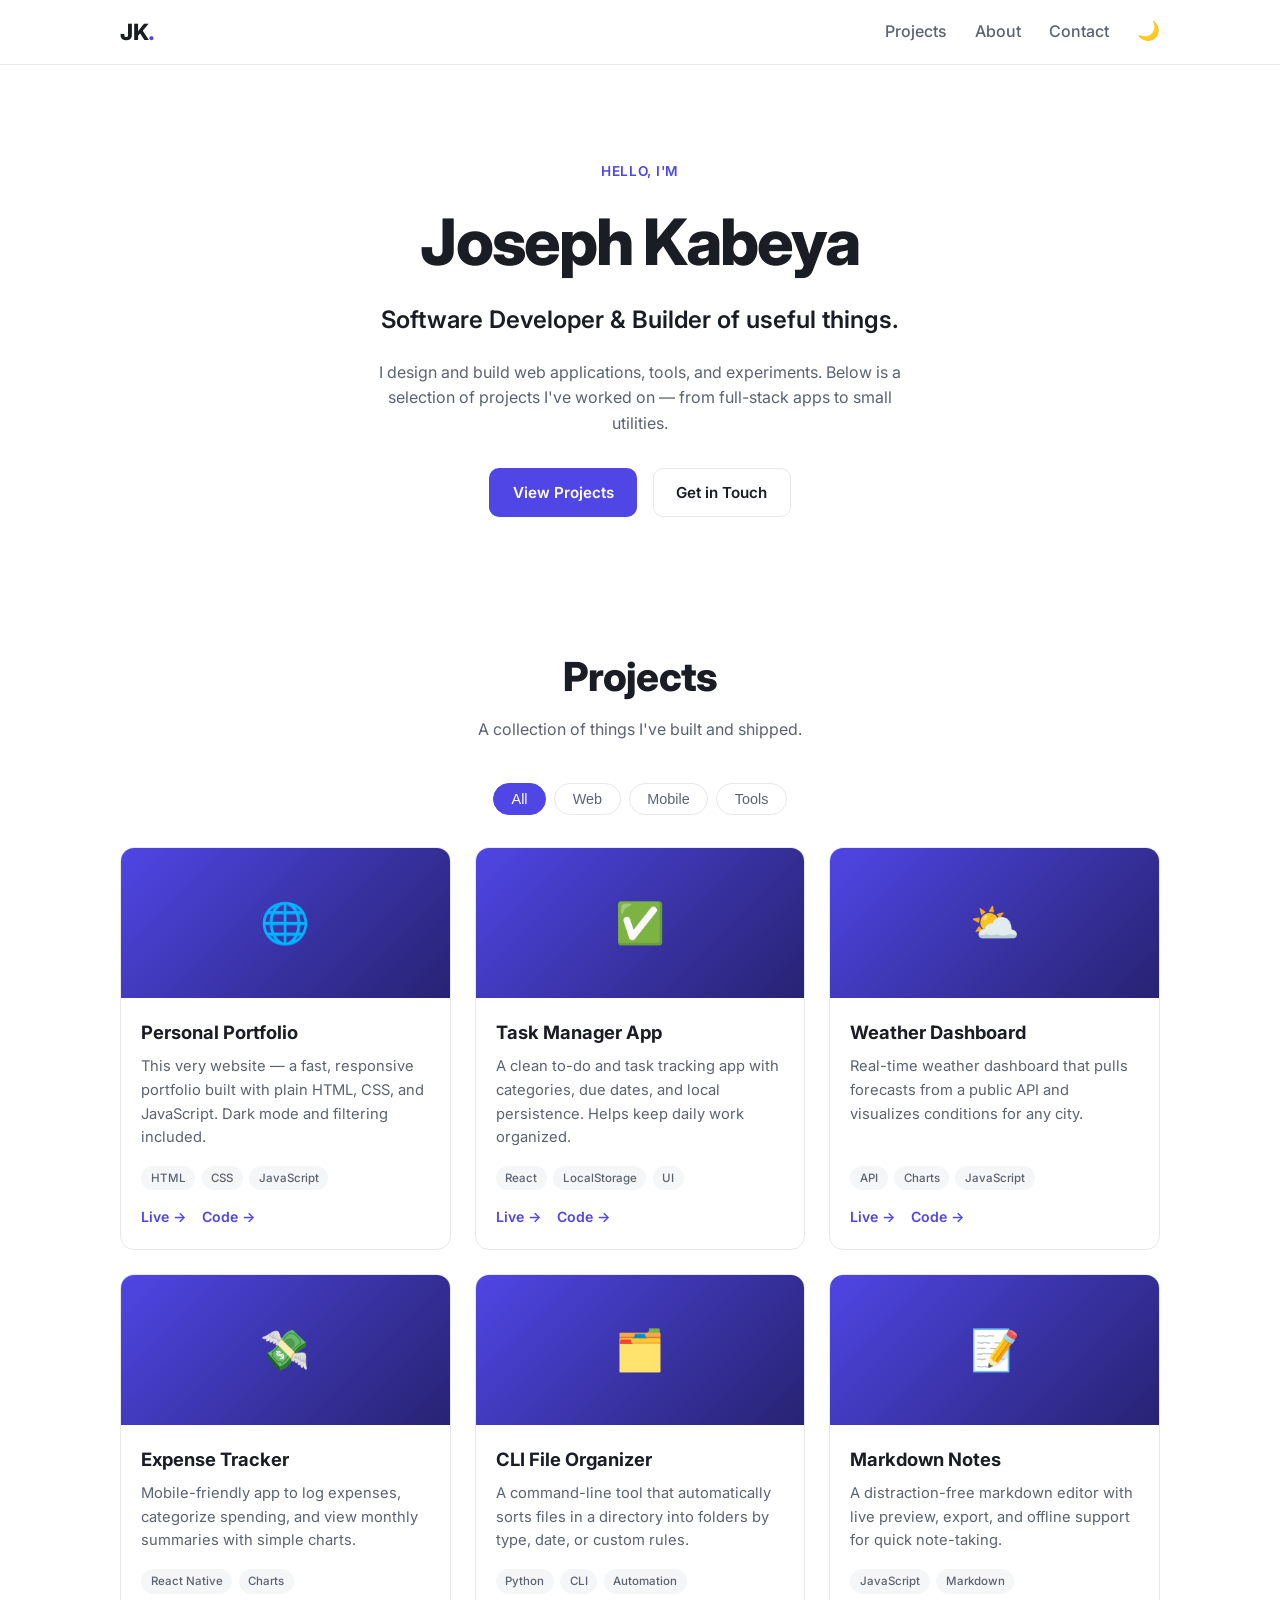
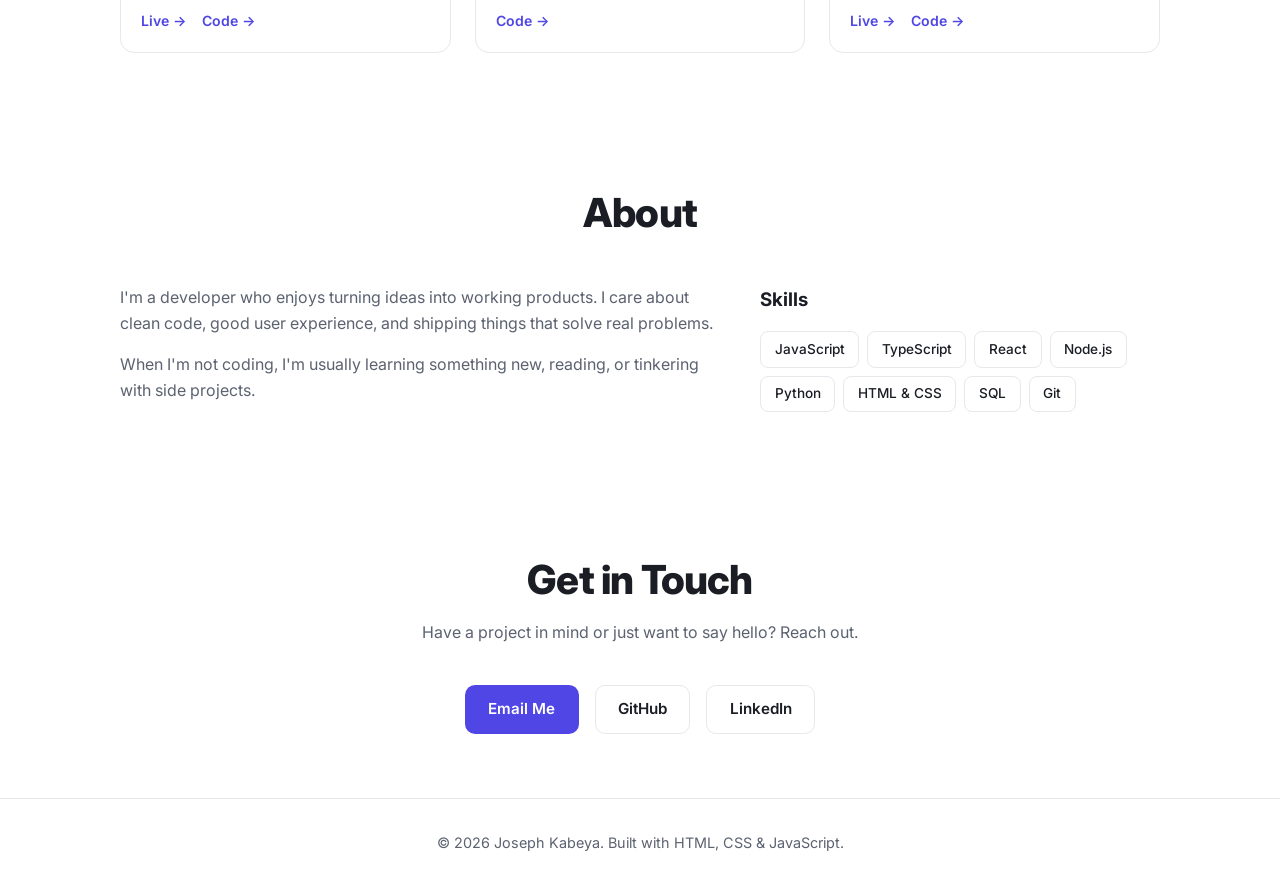
==== index.html @ 16d77bc6 "Add portfolio website with projects, filtering, and dark mode Built a responsive single-page portfol" ====
<!DOCTYPE html>
<html lang="en">
<head>
  <meta charset="UTF-8" />
  <meta name="viewport" content="width=device-width, initial-scale=1.0" />
  <meta name="description" content="Portfolio of Joseph Kabeya — projects, skills, and contact." />
  <title>Joseph Kabeya — Portfolio</title>
  <link rel="preconnect" href="https://fonts.googleapis.com" />
  <link rel="preconnect" href="https://fonts.gstatic.com" crossorigin />
  <link href="https://fonts.googleapis.com/css2?family=Inter:wght@400;500;600;700;800&display=swap" rel="stylesheet" />
  <link rel="stylesheet" href="styles.css" />
</head>
<body>
  <header class="site-header">
    <nav class="nav container">
      <a href="#top" class="brand">JK<span>.</span></a>
      <button class="nav-toggle" aria-label="Toggle navigation" aria-expanded="false">
        <span></span><span></span><span></span>
      </button>
      <ul class="nav-links">
        <li><a href="#projects">Projects</a></li>
        <li><a href="#about">About</a></li>
        <li><a href="#contact">Contact</a></li>
        <li><button id="theme-toggle" class="theme-toggle" aria-label="Toggle dark mode">🌙</button></li>
      </ul>
    </nav>
  </header>

  <main id="top">
    <!-- Hero -->
    <section class="hero container">
      <p class="eyebrow">Hello, I'm</p>
      <h1 class="hero-title">Joseph Kabeya</h1>
      <p class="hero-subtitle">Software Developer &amp; Builder of useful things.</p>
      <p class="hero-text">
        I design and build web applications, tools, and experiments. Below is a
        selection of projects I've worked on — from full-stack apps to small
        utilities.
      </p>
      <div class="hero-actions">
        <a href="#projects" class="btn btn-primary">View Projects</a>
        <a href="#contact" class="btn btn-ghost">Get in Touch</a>
      </div>
    </section>

    <!-- Projects -->
    <section id="projects" class="section container">
      <div class="section-head">
        <h2>Projects</h2>
        <p>A collection of things I've built and shipped.</p>
      </div>

      <div class="filters" id="filters">
        <button class="filter active" data-filter="all">All</button>
        <button class="filter" data-filter="web">Web</button>
        <button class="filter" data-filter="mobile">Mobile</button>
        <button class="filter" data-filter="tool">Tools</button>
      </div>

      <div class="projects-grid" id="projects-grid">
        <!-- Cards injected by script.js -->
      </div>
    </section>

    <!-- About -->
    <section id="about" class="section container about">
      <div class="section-head">
        <h2>About</h2>
      </div>
      <div class="about-grid">
        <div class="about-text">
          <p>
            I'm a developer who enjoys turning ideas into working products. I
            care about clean code, good user experience, and shipping things
            that solve real problems.
          </p>
          <p>
            When I'm not coding, I'm usually learning something new, reading, or
            tinkering with side projects.
          </p>
        </div>
        <div class="skills">
          <h3>Skills</h3>
          <ul class="skill-tags">
            <li>JavaScript</li>
            <li>TypeScript</li>
            <li>React</li>
            <li>Node.js</li>
            <li>Python</li>
            <li>HTML &amp; CSS</li>
            <li>SQL</li>
            <li>Git</li>
          </ul>
        </div>
      </div>
    </section>

    <!-- Contact -->
    <section id="contact" class="section container contact">
      <div class="section-head">
        <h2>Get in Touch</h2>
        <p>Have a project in mind or just want to say hello? Reach out.</p>
      </div>
      <div class="contact-links">
        <a href="mailto:josephkabeya132@gmail.com" class="btn btn-primary">Email Me</a>
        <a href="https://github.com/tdkasala" target="_blank" rel="noopener" class="btn btn-ghost">GitHub</a>
        <a href="#" class="btn btn-ghost" data-placeholder="LinkedIn">LinkedIn</a>
      </div>
    </section>
  </main>

  <footer class="site-footer">
    <div class="container">
      <p>&copy; <span id="year"></span> Joseph Kabeya. Built with HTML, CSS &amp; JavaScript.</p>
    </div>
  </footer>

  <script src="projects.js"></script>
  <script src="script.js"></script>
</body>
</html>
---- styles.css ----
/* ===== Design tokens ===== */
:root {
  --bg: #ffffff;
  --bg-soft: #f5f6f8;
  --surface: #ffffff;
  --border: #e6e8ec;
  --text: #1a1d24;
  --text-soft: #5b6270;
  --accent: #4f46e5;
  --accent-hover: #4338ca;
  --shadow: 0 6px 24px rgba(20, 24, 40, 0.08);
  --radius: 14px;
  --maxw: 1080px;
}

[data-theme="dark"] {
  --bg: #0d1017;
  --bg-soft: #141823;
  --surface: #161b26;
  --border: #232a39;
  --text: #e8ebf2;
  --text-soft: #9aa3b4;
  --accent: #818cf8;
  --accent-hover: #a5b4fc;
  --shadow: 0 6px 24px rgba(0, 0, 0, 0.4);
}

/* ===== Reset / base ===== */
* { box-sizing: border-box; margin: 0; padding: 0; }

html { scroll-behavior: smooth; }

body {
  font-family: "Inter", system-ui, -apple-system, sans-serif;
  background: var(--bg);
  color: var(--text);
  line-height: 1.6;
  -webkit-font-smoothing: antialiased;
  transition: background 0.3s ease, color 0.3s ease;
}

a { color: inherit; text-decoration: none; }

.container { width: 100%; max-width: var(--maxw); margin: 0 auto; padding: 0 1.25rem; }

/* ===== Header / nav ===== */
.site-header {
  position: sticky;
  top: 0;
  z-index: 50;
  background: color-mix(in srgb, var(--bg) 85%, transparent);
  backdrop-filter: blur(10px);
  border-bottom: 1px solid var(--border);
}

.nav {
  display: flex;
  align-items: center;
  justify-content: space-between;
  height: 64px;
}

.brand { font-weight: 800; font-size: 1.4rem; letter-spacing: -0.02em; }
.brand span { color: var(--accent); }

.nav-links {
  list-style: none;
  display: flex;
  align-items: center;
  gap: 1.75rem;
}

.nav-links a { color: var(--text-soft); font-weight: 500; transition: color 0.2s; }
.nav-links a:hover { color: var(--text); }

.theme-toggle {
  background: none;
  border: none;
  cursor: pointer;
  font-size: 1.15rem;
  line-height: 1;
}

.nav-toggle {
  display: none;
  flex-direction: column;
  gap: 5px;
  background: none;
  border: none;
  cursor: pointer;
}
.nav-toggle span {
  width: 24px;
  height: 2px;
  background: var(--text);
  transition: 0.3s;
}

/* ===== Buttons ===== */
.btn {
  display: inline-block;
  padding: 0.7rem 1.4rem;
  border-radius: 10px;
  font-weight: 600;
  font-size: 0.95rem;
  cursor: pointer;
  transition: transform 0.15s ease, background 0.2s ease, border-color 0.2s ease;
  border: 1px solid transparent;
}
.btn:hover { transform: translateY(-2px); }
.btn-primary { background: var(--accent); color: #fff; }
.btn-primary:hover { background: var(--accent-hover); }
.btn-ghost { background: transparent; border-color: var(--border); color: var(--text); }
.btn-ghost:hover { border-color: var(--accent); color: var(--accent); }

/* ===== Hero ===== */
.hero { padding: 6rem 1.25rem 4rem; text-align: center; }
.eyebrow { color: var(--accent); font-weight: 600; letter-spacing: 0.05em; text-transform: uppercase; font-size: 0.85rem; }
.hero-title { font-size: clamp(2.5rem, 6vw, 4rem); font-weight: 800; letter-spacing: -0.03em; margin: 0.5rem 0; }
.hero-subtitle { font-size: clamp(1.1rem, 2.5vw, 1.5rem); color: var(--text); font-weight: 600; }
.hero-text { max-width: 560px; margin: 1.25rem auto 0; color: var(--text-soft); }
.hero-actions { display: flex; gap: 1rem; justify-content: center; margin-top: 2rem; flex-wrap: wrap; }

/* ===== Sections ===== */
.section { padding: 4rem 1.25rem; }
.section-head { text-align: center; margin-bottom: 2.5rem; }
.section-head h2 { font-size: clamp(1.8rem, 4vw, 2.5rem); font-weight: 800; letter-spacing: -0.02em; }
.section-head p { color: var(--text-soft); margin-top: 0.5rem; }

/* ===== Filters ===== */
.filters { display: flex; gap: 0.5rem; justify-content: center; flex-wrap: wrap; margin-bottom: 2rem; }
.filter {
  padding: 0.45rem 1.1rem;
  border-radius: 999px;
  border: 1px solid var(--border);
  background: var(--surface);
  color: var(--text-soft);
  cursor: pointer;
  font-weight: 500;
  font-size: 0.9rem;
  transition: 0.2s;
}
.filter:hover { color: var(--text); border-color: var(--accent); }
.filter.active { background: var(--accent); color: #fff; border-color: var(--accent); }

/* ===== Projects grid ===== */
.projects-grid {
  display: grid;
  grid-template-columns: repeat(auto-fill, minmax(300px, 1fr));
  gap: 1.5rem;
}

.card {
  background: var(--surface);
  border: 1px solid var(--border);
  border-radius: var(--radius);
  overflow: hidden;
  display: flex;
  flex-direction: column;
  transition: transform 0.2s ease, box-shadow 0.2s ease, border-color 0.2s ease;
}
.card:hover { transform: translateY(-4px); box-shadow: var(--shadow); border-color: var(--accent); }

.card-thumb {
  height: 150px;
  display: flex;
  align-items: center;
  justify-content: center;
  font-size: 2.5rem;
  background: linear-gradient(135deg, var(--accent) 0%, color-mix(in srgb, var(--accent) 50%, #000) 100%);
  color: #fff;
}

.card-body { padding: 1.25rem; display: flex; flex-direction: column; flex: 1; }
.card-body h3 { font-size: 1.15rem; font-weight: 700; }
.card-body p { color: var(--text-soft); font-size: 0.92rem; margin: 0.5rem 0 1rem; flex: 1; }

.tags { display: flex; flex-wrap: wrap; gap: 0.4rem; margin-bottom: 1rem; }
.tag {
  font-size: 0.72rem;
  padding: 0.2rem 0.6rem;
  border-radius: 999px;
  background: var(--bg-soft);
  color: var(--text-soft);
  font-weight: 500;
}

.card-links { display: flex; gap: 1rem; }
.card-links a { font-size: 0.88rem; font-weight: 600; color: var(--accent); }
.card-links a:hover { text-decoration: underline; }

/* ===== About ===== */
.about-grid { display: grid; grid-template-columns: 1.5fr 1fr; gap: 2.5rem; align-items: start; }
.about-text p { color: var(--text-soft); margin-bottom: 1rem; }
.skills h3 { margin-bottom: 1rem; }
.skill-tags { list-style: none; display: flex; flex-wrap: wrap; gap: 0.5rem; }
.skill-tags li {
  padding: 0.4rem 0.85rem;
  background: var(--surface);
  border: 1px solid var(--border);
  border-radius: 8px;
  font-size: 0.85rem;
  font-weight: 500;
}

/* ===== Contact ===== */
.contact-links { display: flex; gap: 1rem; justify-content: center; flex-wrap: wrap; }

/* ===== Footer ===== */
.site-footer {
  border-top: 1px solid var(--border);
  padding: 2rem 0;
  text-align: center;
  color: var(--text-soft);
  font-size: 0.9rem;
}

/* ===== Responsive ===== */
@media (max-width: 720px) {
  .nav-toggle { display: flex; }
  .nav-links {
    position: absolute;
    top: 64px;
    left: 0;
    right: 0;
    flex-direction: column;
    background: var(--bg);
    border-bottom: 1px solid var(--border);
    padding: 1rem 1.25rem;
    gap: 1rem;
    transform: translateY(-150%);
    transition: transform 0.3s ease;
  }
  .nav-links.open { transform: translateY(0); }
  .about-grid { grid-template-columns: 1fr; }
}
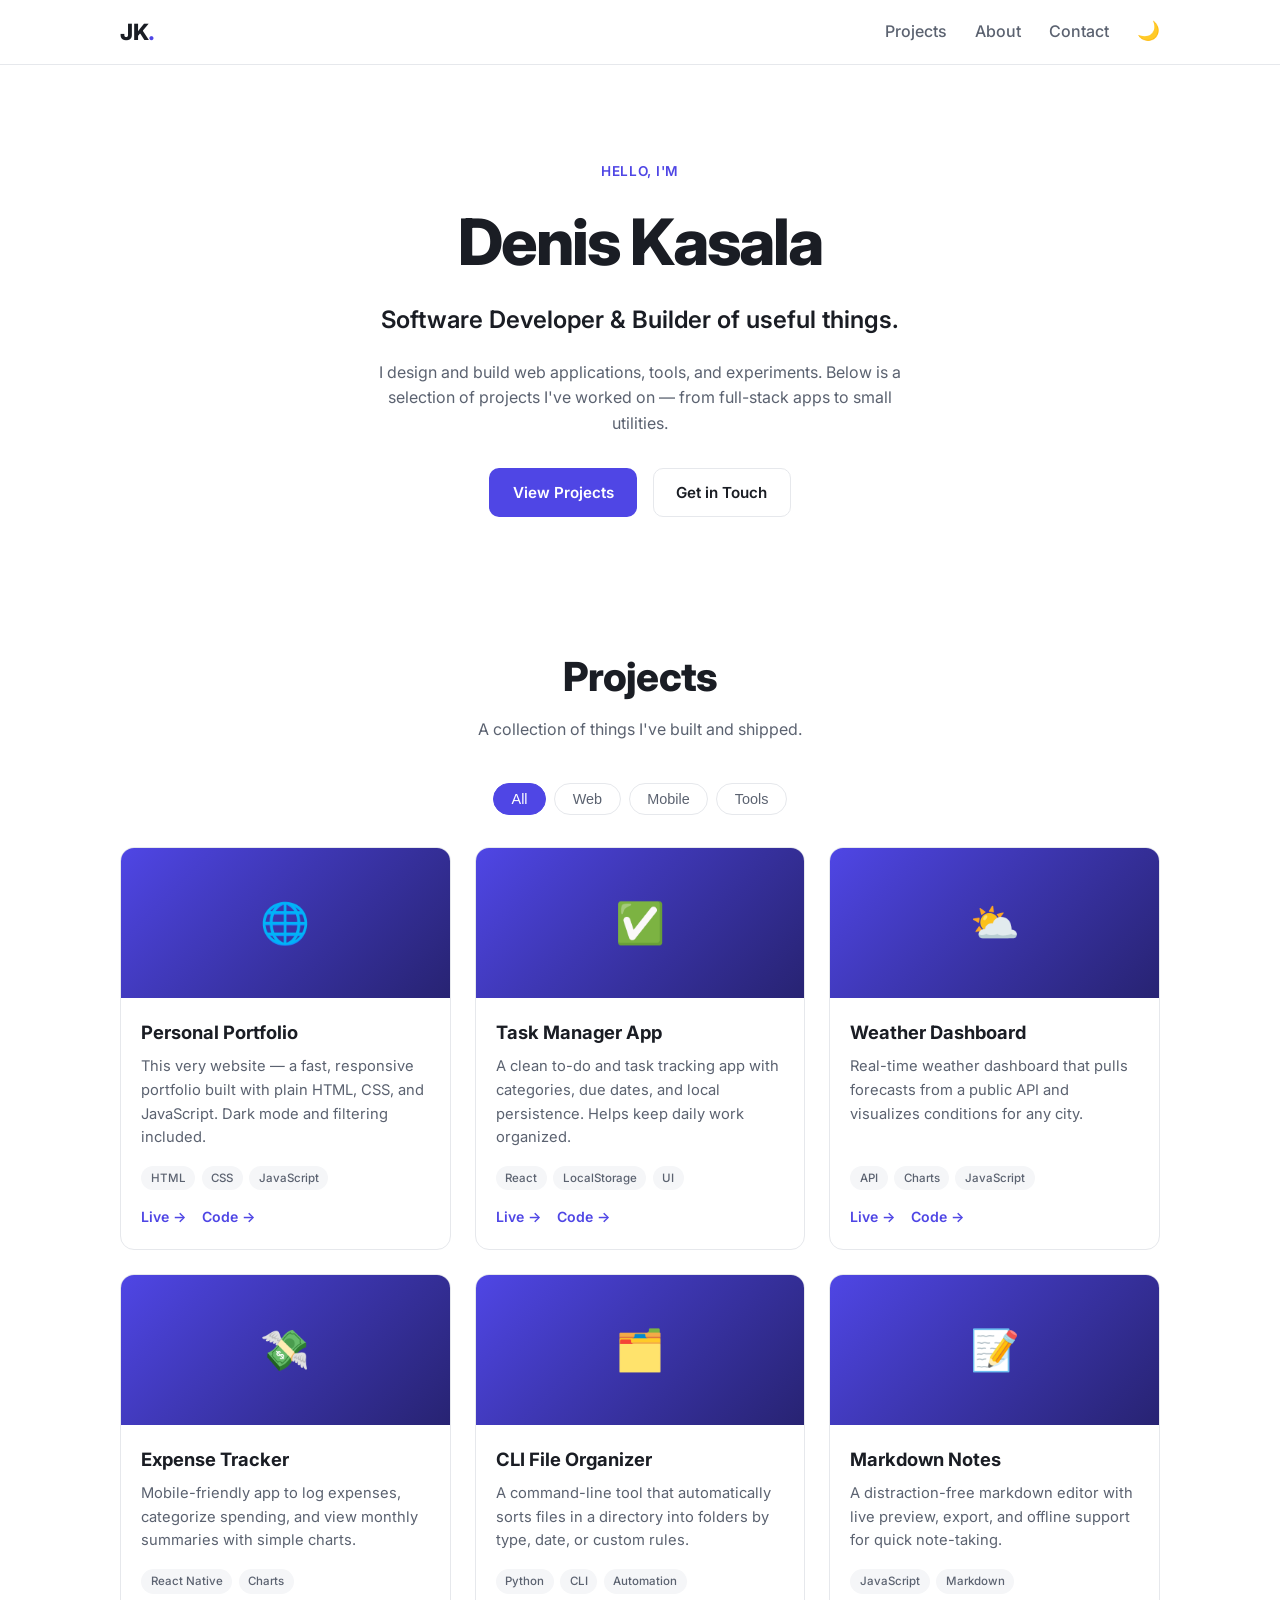
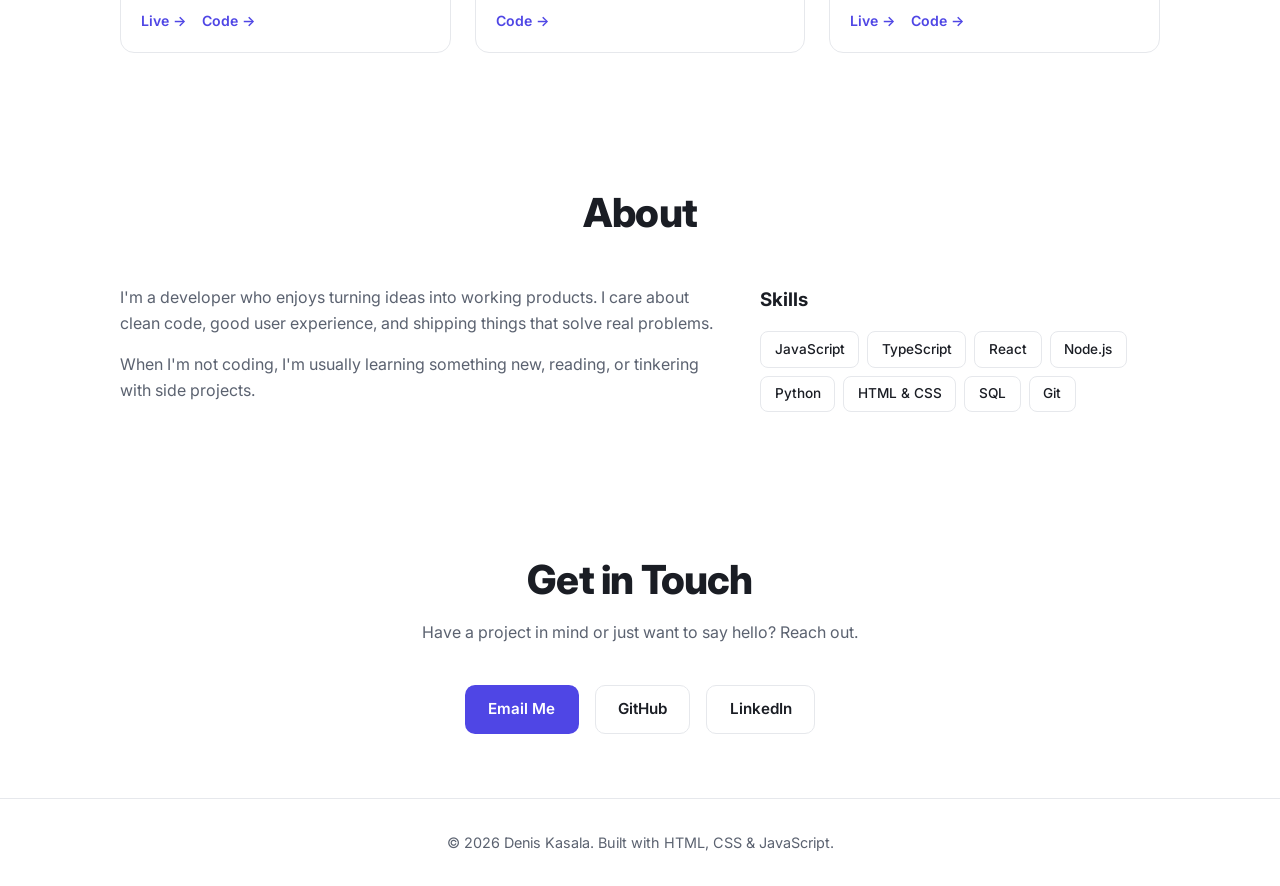
==== commit 9e1eb5d2: "Rename portfolio owner to Denis Kasala Co-Authored-By: Claude Opus 4.8 <noreply@anthropic.com> Claud" ====
--- a/index.html
+++ b/index.html
@@ -3,8 +3,8 @@
 <head>
   <meta charset="UTF-8" />
   <meta name="viewport" content="width=device-width, initial-scale=1.0" />
-  <meta name="description" content="Portfolio of Joseph Kabeya — projects, skills, and contact." />
-  <title>Joseph Kabeya — Portfolio</title>
+  <meta name="description" content="Portfolio of Denis Kasala — projects, skills, and contact." />
+  <title>Denis Kasala — Portfolio</title>
   <link rel="preconnect" href="https://fonts.googleapis.com" />
   <link rel="preconnect" href="https://fonts.gstatic.com" crossorigin />
   <link href="https://fonts.googleapis.com/css2?family=Inter:wght@400;500;600;700;800&display=swap" rel="stylesheet" />
@@ -30,7 +30,7 @@
     <!-- Hero -->
     <section class="hero container">
       <p class="eyebrow">Hello, I'm</p>
-      <h1 class="hero-title">Joseph Kabeya</h1>
+      <h1 class="hero-title">Denis Kasala</h1>
       <p class="hero-subtitle">Software Developer &amp; Builder of useful things.</p>
       <p class="hero-text">
         I design and build web applications, tools, and experiments. Below is a
@@ -103,15 +103,15 @@
       </div>
       <div class="contact-links">
         <a href="mailto:josephkabeya132@gmail.com" class="btn btn-primary">Email Me</a>
-        <a href="https://github.com/tdkasala" target="_blank" rel="noopener" class="btn btn-ghost">GitHub</a>
-        <a href="#" class="btn btn-ghost" data-placeholder="LinkedIn">LinkedIn</a>
+        <a href="https://github.com/TDKasala" target="_blank" rel="noopener" class="btn btn-ghost">GitHub</a>
+        <a href="https://www.linkedin.com/in/denis-kasala" target="_blank" rel="noopener" class="btn btn-ghost">LinkedIn</a>
       </div>
     </section>
   </main>
 
   <footer class="site-footer">
     <div class="container">
-      <p>&copy; <span id="year"></span> Joseph Kabeya. Built with HTML, CSS &amp; JavaScript.</p>
+      <p>&copy; <span id="year"></span> Denis Kasala. Built with HTML, CSS &amp; JavaScript.</p>
     </div>
   </footer>
 
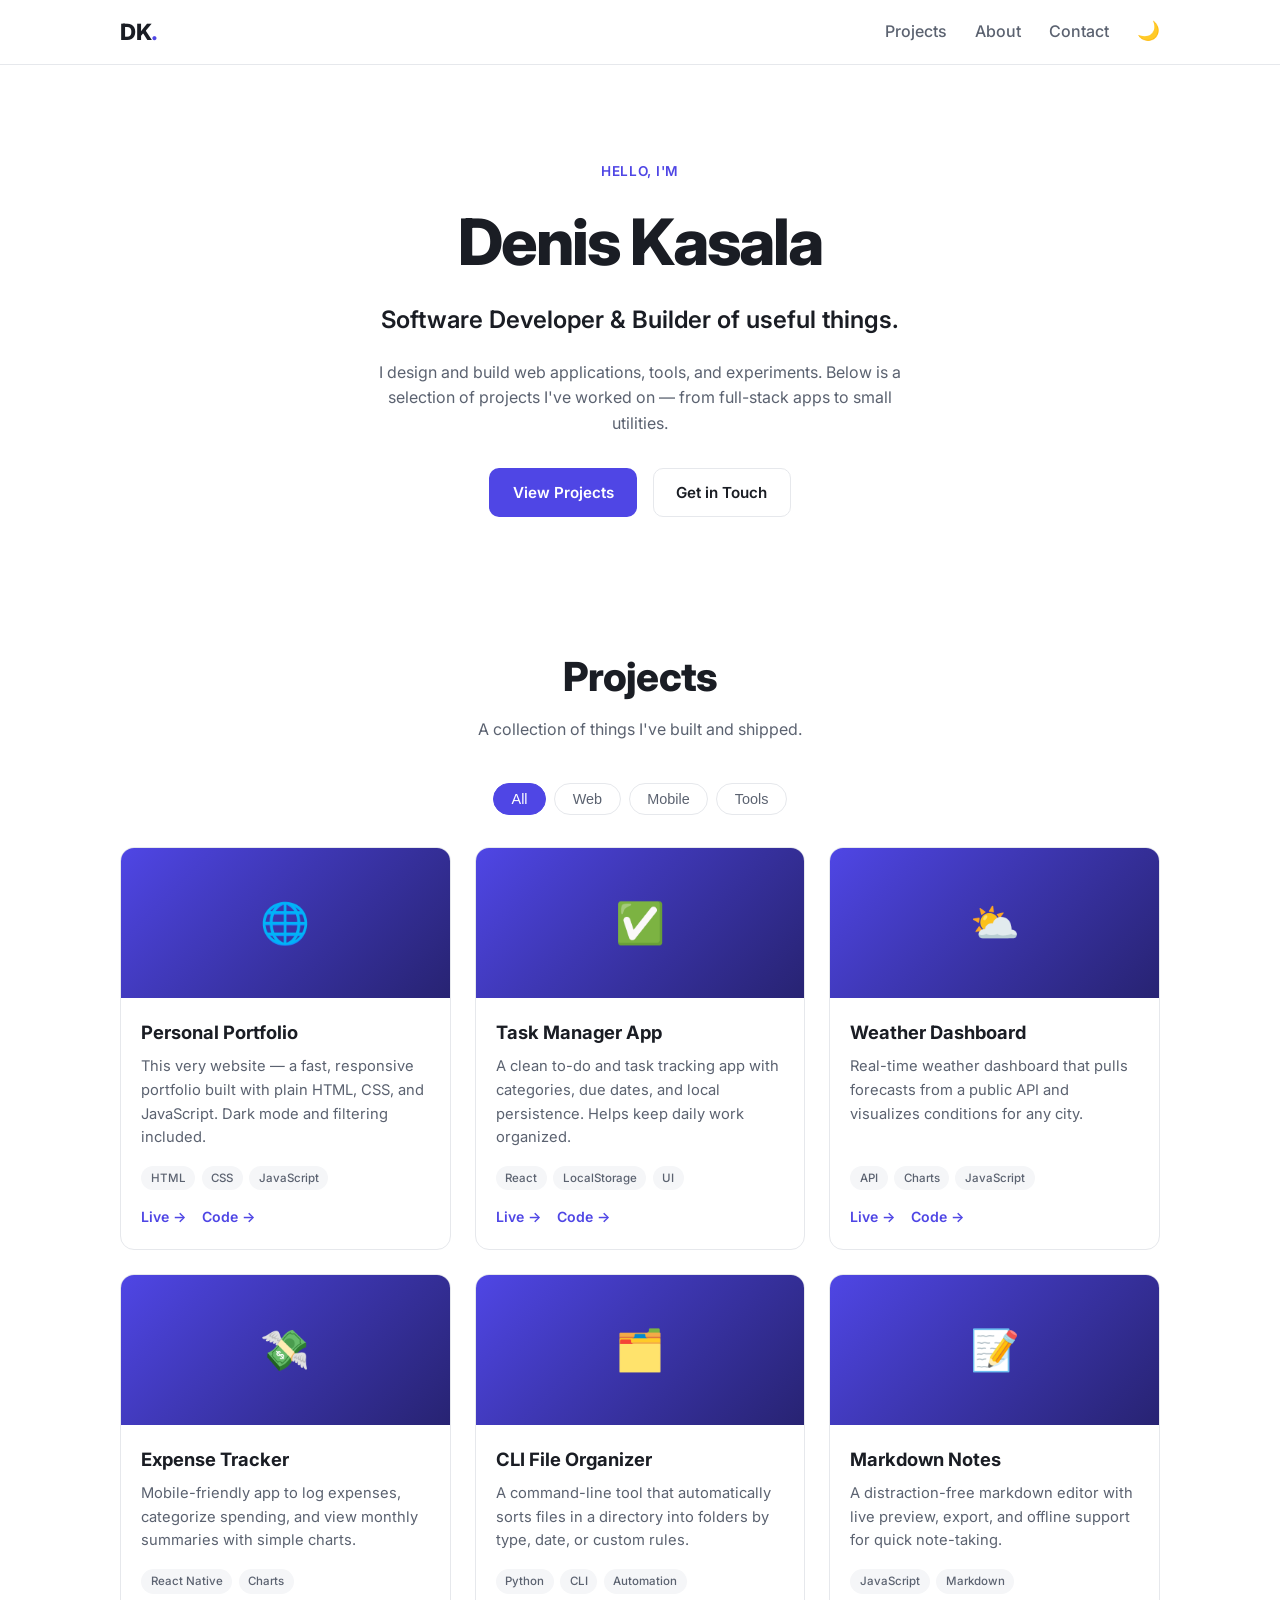
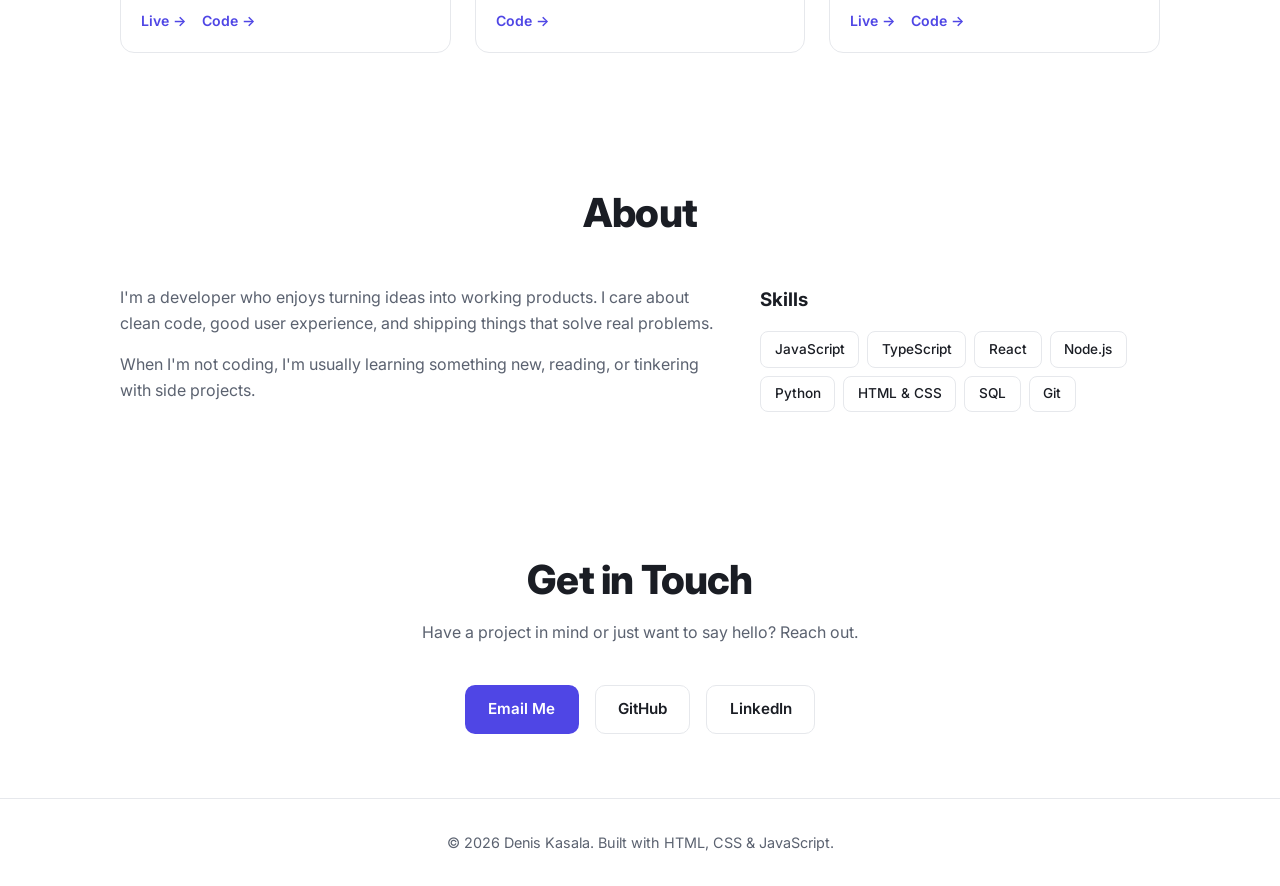
==== commit 2bb83444: "Change nav logo to DK Co-Authored-By: Claude Opus 4.8 <noreply@anthropic.com> Claude-Session: https:" ====
--- a/index.html
+++ b/index.html
@@ -13,7 +13,7 @@
 <body>
   <header class="site-header">
     <nav class="nav container">
-      <a href="#top" class="brand">JK<span>.</span></a>
+      <a href="#top" class="brand">DK<span>.</span></a>
       <button class="nav-toggle" aria-label="Toggle navigation" aria-expanded="false">
         <span></span><span></span><span></span>
       </button>
@@ -102,7 +102,7 @@
         <p>Have a project in mind or just want to say hello? Reach out.</p>
       </div>
       <div class="contact-links">
-        <a href="mailto:josephkabeya132@gmail.com" class="btn btn-primary">Email Me</a>
+        <a href="mailto:deniskasala17@gmail.com" class="btn btn-primary">Email Me</a>
         <a href="https://github.com/TDKasala" target="_blank" rel="noopener" class="btn btn-ghost">GitHub</a>
         <a href="https://www.linkedin.com/in/denis-kasala" target="_blank" rel="noopener" class="btn btn-ghost">LinkedIn</a>
       </div>
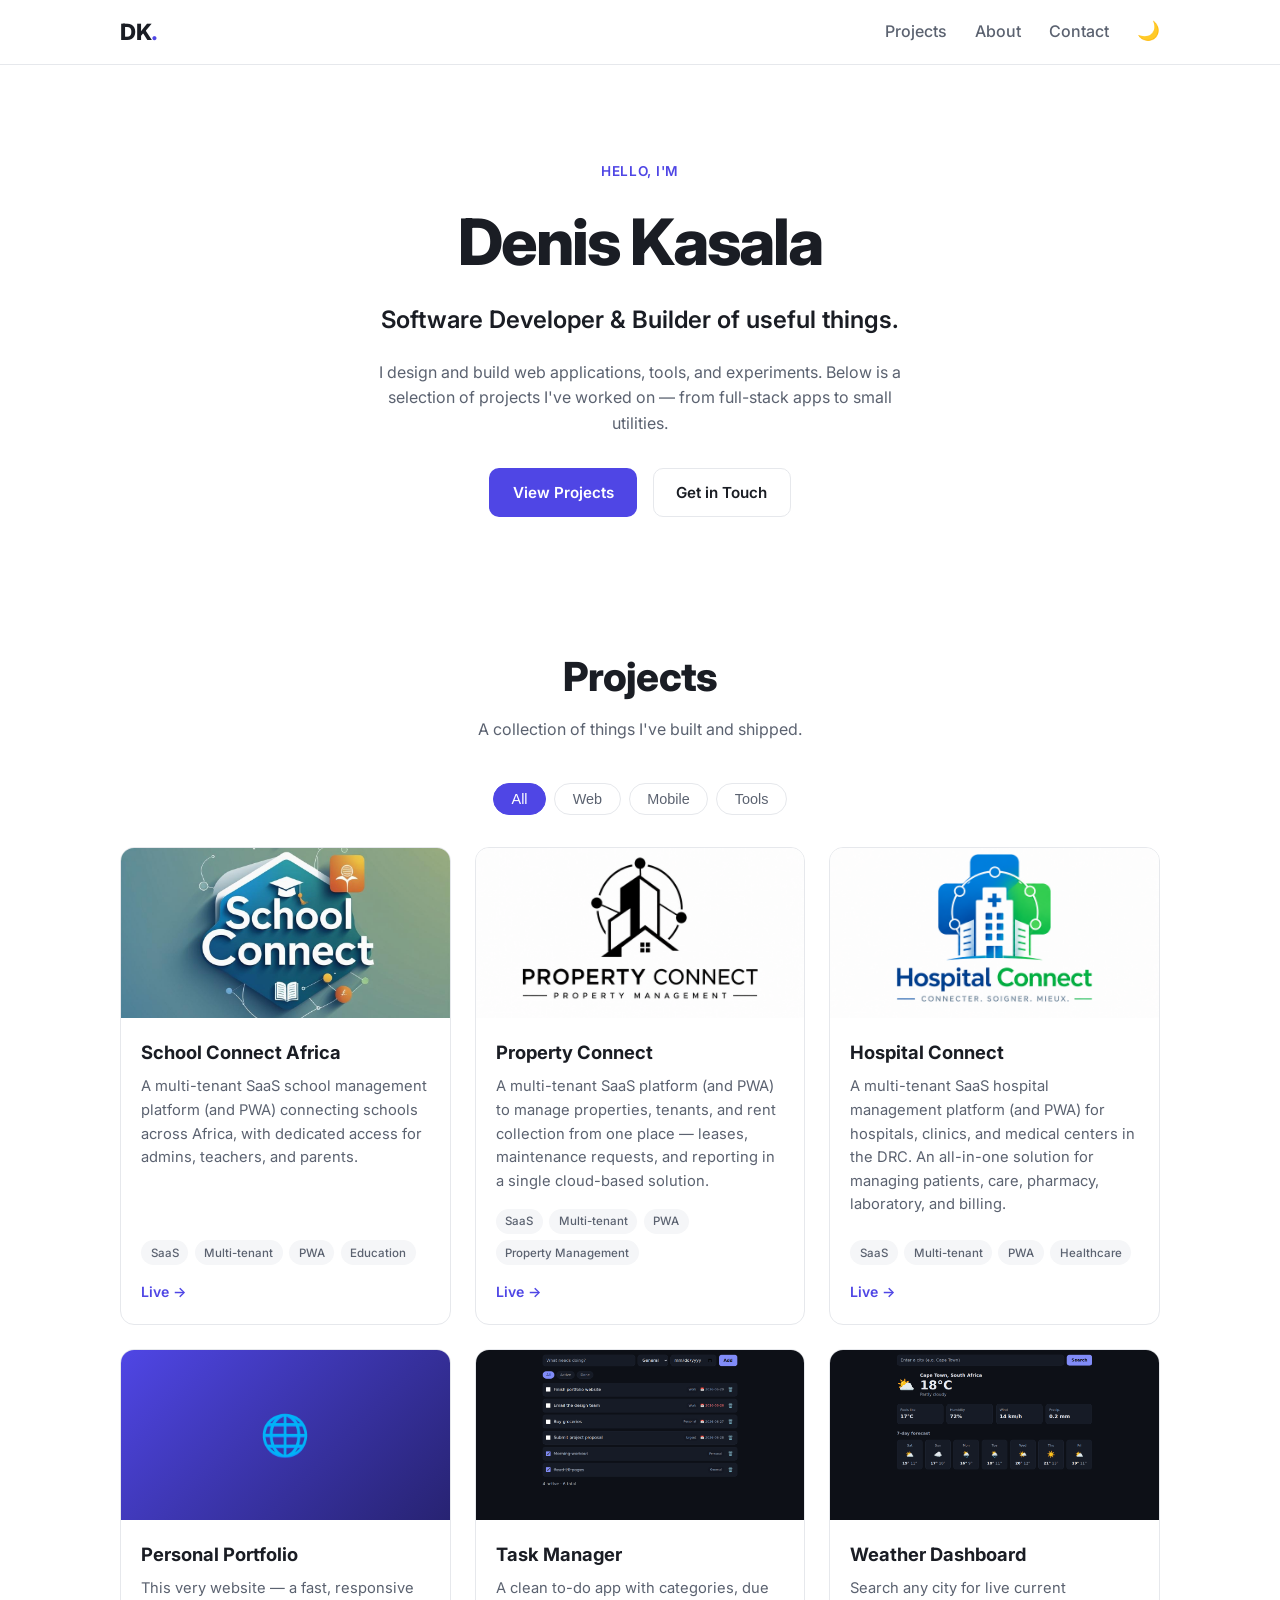
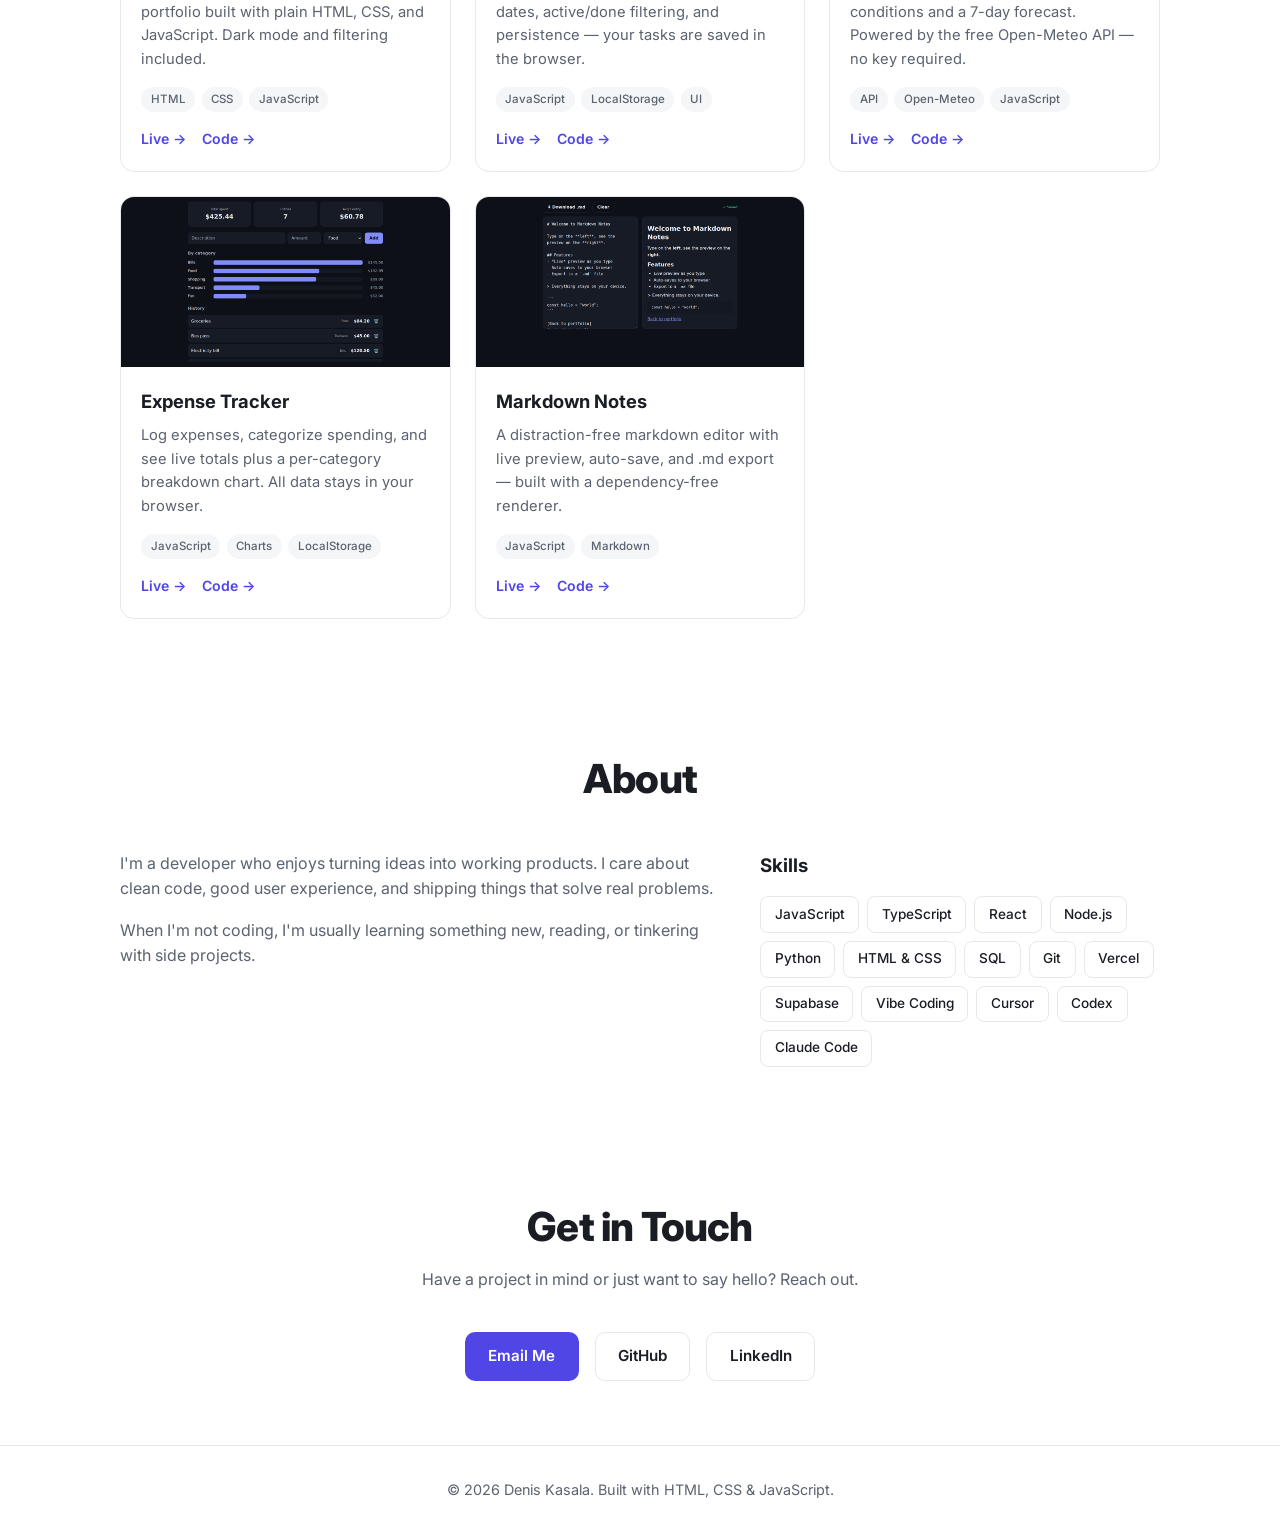
==== commit 9fd9501d: "Add Vercel, Supabase, Vibe Coding, Cursor, Codex, Claude Code to skills Co-Authored-By: Claude Opus " ====
--- a/index.html
+++ b/index.html
@@ -90,6 +90,12 @@
             <li>HTML &amp; CSS</li>
             <li>SQL</li>
             <li>Git</li>
+            <li>Vercel</li>
+            <li>Supabase</li>
+            <li>Vibe Coding</li>
+            <li>Cursor</li>
+            <li>Codex</li>
+            <li>Claude Code</li>
           </ul>
         </div>
       </div>
--- a/styles.css
+++ b/styles.css
@@ -162,13 +162,22 @@
 .card:hover { transform: translateY(-4px); box-shadow: var(--shadow); border-color: var(--accent); }
 
 .card-thumb {
-  height: 150px;
+  height: 170px;
   display: flex;
   align-items: center;
   justify-content: center;
   font-size: 2.5rem;
   background: linear-gradient(135deg, var(--accent) 0%, color-mix(in srgb, var(--accent) 50%, #000) 100%);
   color: #fff;
+  overflow: hidden;
+}
+.card-thumb.has-img { background: var(--bg-soft); padding: 0; }
+.card-thumb img {
+  width: 100%;
+  height: 100%;
+  object-fit: cover;
+  object-position: center;
+  display: block;
 }
 
 .card-body { padding: 1.25rem; display: flex; flex-direction: column; flex: 1; }
